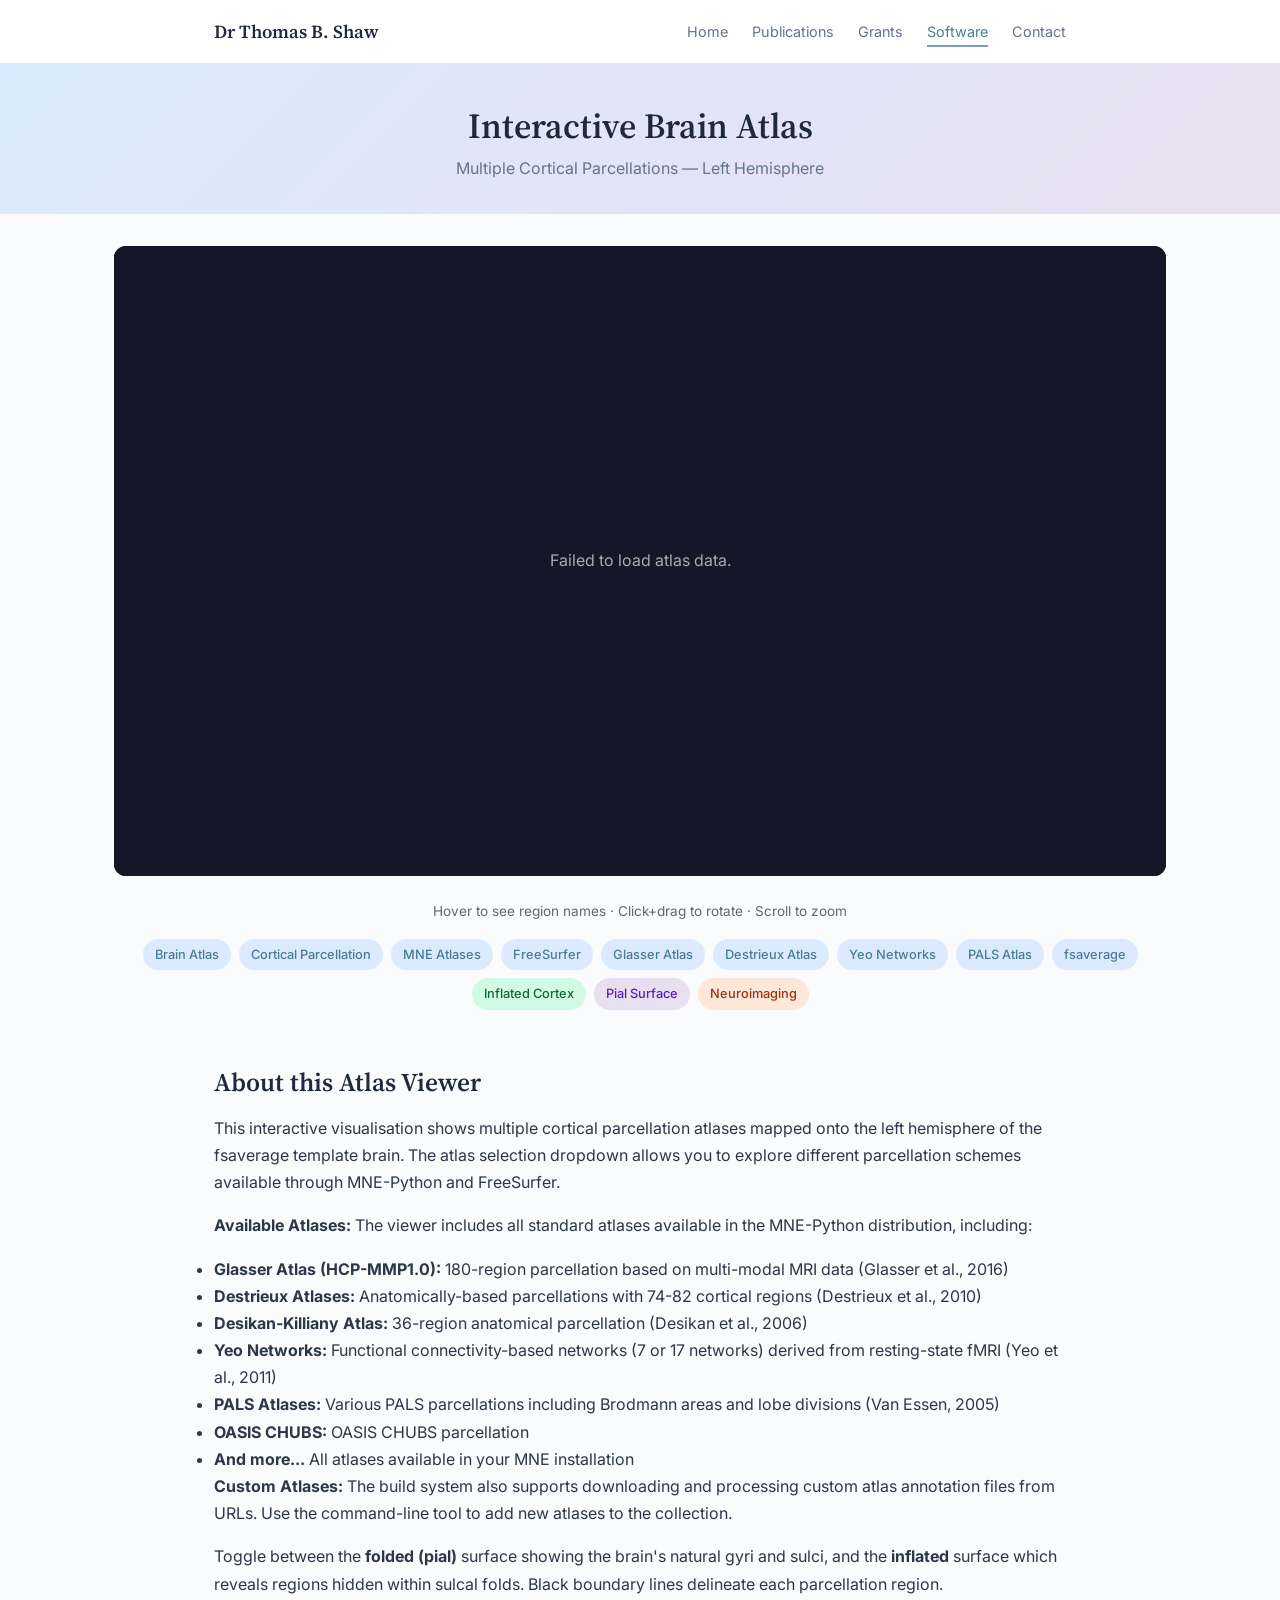
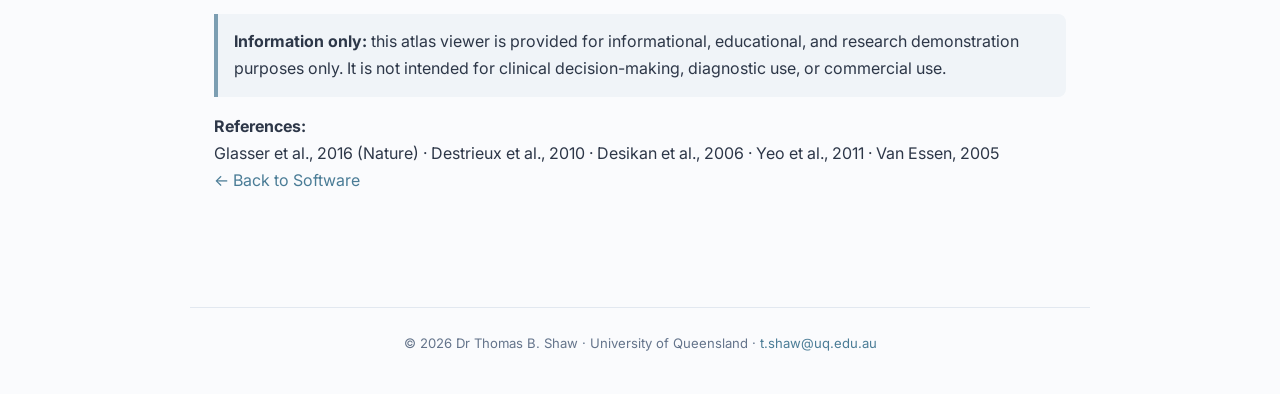
==== brain_atlas.html @ 0d7c58d6 "Add additional atlases to the interactive tool" ====
<!DOCTYPE html>
<html lang="en">
<head>
  <meta charset="UTF-8">
  <meta name="viewport" content="width=device-width, initial-scale=1.0">
  <title>Interactive Brain Atlas &mdash; Dr Thomas B. Shaw</title>
  <meta name="description" content="Interactive brain atlas viewer showing multiple cortical parcellations on fsaverage left hemisphere surfaces with folded and inflated views.">
  <meta name="keywords" content="brain atlas, cortical parcellation, Glasser atlas, HCP-MMP1.0, Destrieux atlas, Yeo networks, interactive brain atlas, fsaverage, inflated cortex, pial surface, neuroimaging, plotly brain atlas">
  <meta name="author" content="Dr Thomas B. Shaw">
  <meta name="robots" content="index, follow">
  <link rel="canonical" href="https://thomshaw92.github.io/brain_atlas.html">
  <meta property="og:type" content="website">
  <meta property="og:title" content="Interactive Brain Atlas | Dr Thomas B. Shaw">
  <meta property="og:description" content="Explore multiple cortical parcellations on fsaverage with interactive folded and inflated left-hemisphere views.">
  <meta property="og:url" content="https://thomshaw92.github.io/glasser_atlas.html">
  <meta property="og:image" content="https://thomshaw92.github.io/images/Thomas_Shaw_2025_cropped.png">
  <meta name="twitter:card" content="summary_large_image">
  <meta name="twitter:title" content="Interactive Brain Atlas | Dr Thomas B. Shaw">
  <meta name="twitter:description" content="Interactive brain atlas viewer with multiple parcellations, folded and inflated fsaverage cortical surfaces.">
  <meta name="twitter:image" content="https://thomshaw92.github.io/images/Thomas_Shaw_2025_cropped.png">
  <link rel="preconnect" href="https://fonts.googleapis.com">
  <link href="https://fonts.googleapis.com/css2?family=Inter:wght@400;500;600&family=Source+Serif+4:wght@400;600&display=swap" rel="stylesheet">
  <link rel="stylesheet" href="styles.css">
  <script src="https://cdn.plot.ly/plotly-2.35.2.min.js" charset="utf-8"></script>
  <script type="application/ld+json">
    {
      "@context": "https://schema.org",
      "@type": "WebPage",
      "name": "Interactive Brain Atlas",
      "url": "https://thomshaw92.github.io/brain_atlas.html",
      "description": "Interactive viewer of multiple cortical parcellation atlases on fsaverage left hemisphere surfaces.",
      "about": [
        "brain atlas",
        "cortical parcellation",
        "Glasser atlas",
        "Destrieux atlas",
        "Yeo networks",
        "fsaverage",
        "neuroimaging"
      ],
      "author": {
        "@type": "Person",
        "name": "Dr Thomas B. Shaw"
      }
    }
  </script>
  <style>
    .atlas-container {
      background: #161629;
      border-radius: 12px;
      overflow: hidden;
      margin: 1.5rem 0;
      position: relative;
    }
    .atlas-container .js-plotly-plot {
      border-radius: 12px;
    }
    #atlas-plot {
      width: 100%;
      height: 70vh;
      min-height: 500px;
    }
    .atlas-controls {
      position: absolute;
      top: 1rem;
      left: 1rem;
      z-index: 10;
      display: flex;
      flex-direction: column;
      gap: 0.4rem;
    }
    .atlas-view-controls {
      position: absolute;
      top: 50%;
      transform: translateY(-50%);
      right: 1rem;
      z-index: 10;
      display: flex;
      flex-direction: column;
      gap: 0.4rem;
    }
    .atlas-btn {
      background: #2a2a44;
      color: #fff;
      border: 1px solid #4a4a6a;
      padding: 0.5rem 1rem;
      border-radius: 6px;
      cursor: pointer;
      font-family: 'Inter', sans-serif;
      font-size: 0.85rem;
      transition: background 0.2s;
    }
    .atlas-btn:hover { background: #3a3a5a; }
    .atlas-btn.active { background: var(--color-accent); border-color: var(--color-accent); }
    .atlas-loading {
      position: absolute;
      inset: 0;
      display: flex;
      align-items: center;
      justify-content: center;
      background: #161629;
      color: #aaa;
      font-family: 'Inter', sans-serif;
      font-size: 1rem;
      z-index: 20;
    }
    .atlas-loading.hidden { display: none; }
    .atlas-info {
      color: var(--color-text-muted, #666);
      font-size: 0.85rem;
      text-align: center;
      margin-top: 0.5rem;
    }
    /* Override the max-width for the atlas to be wider */
    .atlas-section {
      max-width: 1100px;
      margin: 0 auto;
      padding: 0 1.5rem;
    }
  </style>
</head>
<body>

<nav>
  <div class="nav-inner">
    <a href="index.html" class="nav-name">Dr Thomas B. Shaw</a>
    <button class="nav-toggle" aria-label="Toggle menu" aria-expanded="false">
      <span></span><span></span><span></span>
    </button>
    <ul class="nav-links">
      <li><a href="index.html">Home</a></li>
      <li><a href="publications.html">Publications</a></li>
      <li><a href="grants.html">Grants</a></li>
      <li><a href="software.html" class="active">Software</a></li>
      <li><a href="contact.html">Contact</a></li>
    </ul>
  </div>
</nav>

<div class="page-header">
  <h1>Interactive Brain Atlas</h1>
  <p>Multiple Cortical Parcellations &mdash; Left Hemisphere</p>
</div>

<div class="atlas-section">
  <div class="atlas-container">
    <div class="atlas-loading" id="loading">Loading atlas data&hellip;</div>
    <div class="atlas-controls" id="atlas-controls" style="display:none;">
      <select class="atlas-btn" id="atlas-select" onchange="changeAtlas(this.value)">
        <option value="glasser">Glasser Atlas (HCP-MMP1.0)</option>
        <option value="destrieux">Destrieux Atlas</option>
        <option value="yeo7">Yeo 7 Networks</option>
        <option value="yeo17">Yeo 17 Networks</option>
      </select>
    </div>
    <div class="atlas-view-controls" id="view-controls" style="display:none;">
      <button class="atlas-btn active" id="btn-pial" onclick="showPial()">Folded (Pial)</button>
      <button class="atlas-btn" id="btn-infl" onclick="showInflated()">Inflated</button>
    </div>
    <div id="atlas-plot"></div>
  </div>
  <p class="atlas-info">Hover to see region names &middot; Click+drag to rotate &middot; Scroll to zoom</p>
  <div class="tags" aria-label="Atlas keywords" style="justify-content: center; margin-top: 1rem;">
    <span class="tag">Brain Atlas</span>
    <span class="tag">Cortical Parcellation</span>
    <span class="tag">MNE Atlases</span>
    <span class="tag">FreeSurfer</span>
    <span class="tag">Glasser Atlas</span>
    <span class="tag">Destrieux Atlas</span>
    <span class="tag">Yeo Networks</span>
    <span class="tag">PALS Atlas</span>
    <span class="tag">fsaverage</span>
    <span class="tag green">Inflated Cortex</span>
    <span class="tag lavender">Pial Surface</span>
    <span class="tag peach">Neuroimaging</span>
  </div>
</div>

<main>
  <section>
    <h2>About this Atlas Viewer</h2>
    <p>
      This interactive visualisation shows multiple cortical parcellation atlases
      mapped onto the left hemisphere of the fsaverage template brain. The atlas
      selection dropdown allows you to explore different parcellation schemes
      available through MNE-Python and FreeSurfer.
    </p>
    <p>
      <strong>Available Atlases:</strong> The viewer includes all standard atlases
      available in the MNE-Python distribution, including:
    </p>
    <ul>
      <li><strong>Glasser Atlas (HCP-MMP1.0):</strong> 180-region parcellation based on multi-modal MRI data (Glasser et al., 2016)</li>
      <li><strong>Destrieux Atlases:</strong> Anatomically-based parcellations with 74-82 cortical regions (Destrieux et al., 2010)</li>
      <li><strong>Desikan-Killiany Atlas:</strong> 36-region anatomical parcellation (Desikan et al., 2006)</li>
      <li><strong>Yeo Networks:</strong> Functional connectivity-based networks (7 or 17 networks) derived from resting-state fMRI (Yeo et al., 2011)</li>
      <li><strong>PALS Atlases:</strong> Various PALS parcellations including Brodmann areas and lobe divisions (Van Essen, 2005)</li>
      <li><strong>OASIS CHUBS:</strong> OASIS CHUBS parcellation</li>
      <li><strong>And more...</strong> All atlases available in your MNE installation</li>
    </ul>
    <p>
      <strong>Custom Atlases:</strong> The build system also supports downloading and
      processing custom atlas annotation files from URLs. Use the command-line
      tool to add new atlases to the collection.
    </p>
    <p>
      Toggle between the <strong>folded (pial)</strong> surface showing the brain's
      natural gyri and sulci, and the <strong>inflated</strong> surface which reveals
      regions hidden within sulcal folds. Black boundary lines delineate each
      parcellation region.
    </p>
    <p style="background: var(--color-bg-alt); border-left: 4px solid var(--color-accent); padding: 0.9rem 1rem; border-radius: 0 8px 8px 0;">
      <strong>Information only:</strong> this atlas viewer is provided for
      informational, educational, and research demonstration purposes only. It
      is not intended for clinical decision-making, diagnostic use, or
      commercial use.
    </p>
    <p style="margin-top: 0.75rem;">
      <strong>References:</strong><br>
      Glasser et al., 2016 (Nature) &middot;
      Destrieux et al., 2010 &middot;
      Desikan et al., 2006 &middot;
      Yeo et al., 2011 &middot;
      Van Essen, 2005<br>
      <a href="software.html">&larr; Back to Software</a>
    </p>
  </section>
</main>

<footer>
  <p>&copy; 2026 Dr Thomas B. Shaw &middot; University of Queensland &middot;
    <a href="mailto:t.shaw@uq.edu.au">t.shaw@uq.edu.au</a>
  </p>
</footer>

<script>
let atlasData = null;
let atlasRegistry = {};
let currentAtlas = 'HCPMMP1';  // Default to Glasser
let currentView = 'pial';

function loadAtlasRegistry() {
  return fetch('atlas_registry.json')
    .then(r => r.json())
    .then(registry => {
      atlasRegistry = registry;
      return registry;
    });
}

function populateAtlasDropdown() {
  const select = document.getElementById('atlas-select');
  select.innerHTML = '';
  
  // Sort atlases by name for better UX
  const sortedKeys = Object.keys(atlasRegistry).sort((a, b) => 
    atlasRegistry[a].name.localeCompare(atlasRegistry[b].name)
  );
  
  sortedKeys.forEach(key => {
    const option = document.createElement('option');
    option.value = key;
    option.textContent = atlasRegistry[key].name;
    if (key === currentAtlas) {
      option.selected = true;
    }
    select.appendChild(option);
  });
}

function loadAtlas(atlasKey) {
  return fetch(`atlas_data_${atlasKey}.json`)
    .then(r => r.json())
    .then(data => {
      atlasData = data;
      // Rebuild hover names from indices
      atlasData.fh = data.fni.map(i => data.fn[i]);
      return data;
    });
}

function changeAtlas(atlasKey) {
  currentAtlas = atlasKey;
  document.getElementById('loading').style.display = 'flex';
  document.getElementById('atlas-plot').style.display = 'none';
  
  loadAtlas(atlasKey).then(() => {
    buildPlot('pial');
    document.getElementById('loading').style.display = 'none';
    document.getElementById('atlas-plot').style.display = 'block';
    updateTitle();
  }).catch(err => {
    document.getElementById('loading').textContent = 'Failed to load atlas data.';
    console.error(err);
  });
}

function updateTitle() {
  const atlasInfo = atlasRegistry[currentAtlas];
  if (atlasInfo) {
    document.title = `${atlasInfo.name} - Interactive Brain Atlas — Dr Thomas B. Shaw`;
  }
}

// Initial load
loadAtlasRegistry().then(() => {
  populateAtlasDropdown();
  return loadAtlas(currentAtlas);
}).then(() => {
  buildPlot('pial');
  document.getElementById('loading').classList.add('hidden');
  document.getElementById('atlas-controls').style.display = 'flex';
  document.getElementById('view-controls').style.display = 'flex';
  updateTitle();
}).catch(err => {
  document.getElementById('loading').textContent = 'Failed to load atlas data.';
  console.error(err);
});

function buildPlot(view) {
  const d = atlasData;
  const isP = view === 'pial';
  const verts = isP ? d.pv : d.iv;
  const bnd = isP ? d.pb : d.ib;

  const mesh = {
    type: 'mesh3d',
    x: verts[0], y: verts[1], z: verts[2],
    i: d.f[0], j: d.f[1], k: d.f[2],
    intensity: d.fi,
    intensitymode: 'cell',
    colorscale: d.cs,
    showscale: false,
    text: d.fh,
    hovertemplate: '%{text}<extra></extra>',
    flatshading: false,
    lighting: {ambient: 0.8, diffuse: 0.5, specular: 0.05, roughness: 0.8, fresnel: 0},
    lightposition: {x: 0, y: -300, z: 300},
  };

  const lines = {
    type: 'scatter3d',
    mode: 'lines',
    x: bnd[0], y: bnd[1], z: bnd[2],
    line: {color: 'black', width: 3},
    hoverinfo: 'skip',
    showlegend: false,
  };

  const layout = {
    scene: {
      xaxis: {visible: false},
      yaxis: {visible: false},
      zaxis: {visible: false},
      bgcolor: '#161629',
      aspectmode: 'data',
      camera: {
        eye: {x: -1.7, y: -0.5, z: 0.3},
        up: {x: 0, y: 0, z: 1}
      }
    },
    paper_bgcolor: '#161629',
    plot_bgcolor: '#161629',
    margin: {l: 0, r: 0, t: 0, b: 0},
    font: {color: 'white'},
  };

  const config = {
    displayModeBar: true,
    modeBarButtonsToRemove: ['lasso2d', 'select2d'],
    displaylogo: false,
    scrollZoom: true,
  };

  Plotly.newPlot('atlas-plot', [mesh, lines], layout, config);
}

function showPial() {
  if (currentView === 'pial') return;
  currentView = 'pial';
  document.getElementById('btn-pial').classList.add('active');
  document.getElementById('btn-infl').classList.remove('active');
  buildPlot('pial');
}

function showInflated() {
  if (currentView === 'inflated') return;
  currentView = 'inflated';
  document.getElementById('btn-infl').classList.add('active');
  document.getElementById('btn-pial').classList.remove('active');
  buildPlot('inflated');
}
</script>

<script src="nav.js"></script>
</body>
</html>
---- styles.css ----
/* ========================================
   Dr Thomas Shaw - Academic Portfolio
   Clean minimal design with pastel palette
   ======================================== */

/* --- CSS Variables / Design Tokens --- */
:root {
  --color-bg: #fafbfd;
  --color-bg-alt: #f0f4f8;
  --color-bg-card: #ffffff;
  --color-text: #2d3748;
  --color-text-light: #64748b;
  --color-text-heading: #1e293b;
  --color-accent: #7c9eb2;
  --color-accent-light: #b8d4e3;
  --color-accent-dark: #4a7c96;
  --color-pastel-blue: #dbeafe;
  --color-pastel-green: #d1fae5;
  --color-pastel-lavender: #e8e0f0;
  --color-pastel-peach: #fde8d8;
  --color-border: #e2e8f0;
  --color-nav-bg: rgba(255, 255, 255, 0.95);
  --font-body: 'Inter', -apple-system, BlinkMacSystemFont, 'Segoe UI', sans-serif;
  --font-heading: 'Source Serif 4', 'Georgia', serif;
  --max-width: 900px;
  --nav-height: 64px;
  --radius: 8px;
  --shadow-sm: 0 1px 3px rgba(0,0,0,0.06);
  --shadow-md: 0 4px 12px rgba(0,0,0,0.08);
  --transition: 0.2s ease;
}

/* --- Reset & Base --- */
*, *::before, *::after {
  box-sizing: border-box;
  margin: 0;
  padding: 0;
}

html {
  scroll-behavior: smooth;
  scroll-padding-top: calc(var(--nav-height) + 1rem);
}

body {
  font-family: var(--font-body);
  color: var(--color-text);
  background: var(--color-bg);
  line-height: 1.7;
  font-size: 16px;
  -webkit-font-smoothing: antialiased;
}

/* --- Typography --- */
h1, h2, h3, h4 {
  font-family: var(--font-heading);
  color: var(--color-text-heading);
  line-height: 1.3;
}

h1 { font-size: 2.2rem; font-weight: 600; }
h2 { font-size: 1.6rem; font-weight: 600; margin-bottom: 1rem; }
h3 { font-size: 1.2rem; font-weight: 600; margin-bottom: 0.5rem; }

p { margin-bottom: 1rem; }

a {
  color: var(--color-accent-dark);
  text-decoration: none;
  transition: color var(--transition);
}
a:hover {
  color: var(--color-accent);
  text-decoration: underline;
}

/* --- Navigation --- */
nav {
  position: sticky;
  top: 0;
  z-index: 100;
  background: var(--color-nav-bg);
  backdrop-filter: blur(12px);
  border-bottom: 1px solid var(--color-border);
  height: var(--nav-height);
  display: flex;
  align-items: center;
}

nav .nav-inner {
  max-width: var(--max-width);
  width: 100%;
  margin: 0 auto;
  padding: 0 1.5rem;
  display: flex;
  align-items: center;
  justify-content: space-between;
}

nav .nav-name {
  font-family: var(--font-heading);
  font-size: 1.15rem;
  font-weight: 600;
  color: var(--color-text-heading);
  text-decoration: none;
}
nav .nav-name:hover { text-decoration: none; color: var(--color-accent-dark); }

nav .nav-links {
  display: flex;
  gap: 1.5rem;
  list-style: none;
  align-items: center;
}

nav .nav-links a {
  font-size: 0.9rem;
  color: var(--color-text-light);
  text-decoration: none;
  padding: 0.3rem 0;
  border-bottom: 2px solid transparent;
  transition: all var(--transition);
}
nav .nav-links a:hover,
nav .nav-links a.active {
  color: var(--color-accent-dark);
  border-bottom-color: var(--color-accent);
  text-decoration: none;
}

/* Mobile nav toggle */
.nav-toggle {
  display: none;
  background: none;
  border: none;
  cursor: pointer;
  padding: 0.5rem;
}
.nav-toggle span {
  display: block;
  width: 22px;
  height: 2px;
  background: var(--color-text);
  margin: 5px 0;
  transition: var(--transition);
}

/* --- Main Layout --- */
main {
  max-width: var(--max-width);
  margin: 0 auto;
  padding: 2.5rem 1.5rem 4rem;
}

section {
  margin-bottom: 3rem;
}

/* --- Hero / Profile Header --- */
.hero {
  display: flex;
  gap: 2.5rem;
  align-items: flex-start;
  margin-bottom: 2rem;
}

.hero-photo {
  width: 160px;
  height: 160px;
  border-radius: 50%;
  object-fit: cover;
  border: 4px solid var(--color-pastel-blue);
  flex-shrink: 0;
}

.hero-text h1 {
  margin-bottom: 0.3rem;
}

.hero-text .subtitle {
  color: var(--color-text-light);
  font-size: 1.05rem;
  margin-bottom: 0.8rem;
  line-height: 1.5;
}

.hero-text .affiliations {
  font-size: 0.9rem;
  color: var(--color-text-light);
  line-height: 1.6;
}

/* --- Tag / Pill Badges --- */
.tags {
  display: flex;
  flex-wrap: wrap;
  gap: 0.5rem;
  margin: 1rem 0;
}

.tag {
  display: inline-block;
  padding: 0.3rem 0.75rem;
  border-radius: 20px;
  font-size: 0.8rem;
  font-weight: 500;
  background: var(--color-pastel-blue);
  color: var(--color-accent-dark);
}
.tag.green { background: var(--color-pastel-green); color: #166534; }
.tag.lavender { background: var(--color-pastel-lavender); color: #5b21b6; }
.tag.peach { background: var(--color-pastel-peach); color: #9a3412; }

/* --- Cards --- */
.card {
  background: var(--color-bg-card);
  border: 1px solid var(--color-border);
  border-radius: var(--radius);
  padding: 1.25rem 1.5rem;
  margin-bottom: 1rem;
  box-shadow: var(--shadow-sm);
  transition: box-shadow var(--transition);
}
.card:hover {
  box-shadow: var(--shadow-md);
}

.card h3 {
  margin-bottom: 0.3rem;
}

.card .meta {
  font-size: 0.85rem;
  color: var(--color-text-light);
  margin-bottom: 0.5rem;
}

.card .description {
  font-size: 0.95rem;
}

/* --- Publication List --- */
.pub-year {
  font-family: var(--font-heading);
  font-size: 1.3rem;
  color: var(--color-accent-dark);
  margin-top: 2rem;
  margin-bottom: 0.75rem;
  padding-bottom: 0.3rem;
  border-bottom: 2px solid var(--color-pastel-blue);
}

.pub-item {
  padding: 0.8rem 0;
  border-bottom: 1px solid var(--color-border);
  font-size: 0.95rem;
  line-height: 1.6;
}
.pub-item:last-child {
  border-bottom: none;
}

.pub-item .pub-title {
  font-weight: 600;
  color: var(--color-text-heading);
}

.pub-item .pub-authors {
  color: var(--color-text-light);
  font-size: 0.88rem;
}

.pub-item .pub-journal {
  font-style: italic;
  color: var(--color-text);
}

.pub-item .pub-links a {
  font-size: 0.82rem;
  margin-right: 0.75rem;
  padding: 0.15rem 0.5rem;
  border-radius: 4px;
  background: var(--color-bg-alt);
}

/* --- Grants Table --- */
.grant-item {
  display: grid;
  grid-template-columns: 100px 1fr auto;
  gap: 1rem;
  padding: 1rem 1.25rem;
  border-left: 3px solid var(--color-pastel-blue);
  background: var(--color-bg-card);
  border-radius: 0 var(--radius) var(--radius) 0;
  margin-bottom: 0.75rem;
  box-shadow: var(--shadow-sm);
  align-items: start;
}

.grant-item .grant-years {
  font-size: 0.85rem;
  color: var(--color-accent-dark);
  font-weight: 600;
}

.grant-item .grant-details h3 {
  font-size: 1rem;
  margin-bottom: 0.2rem;
}

.grant-item .grant-details .grant-funder {
  font-size: 0.85rem;
  color: var(--color-text-light);
}

.grant-item .grant-details .grant-role {
  font-size: 0.82rem;
  margin-top: 0.25rem;
}

.grant-item .grant-amount {
  font-weight: 600;
  color: var(--color-accent-dark);
  font-size: 0.95rem;
  white-space: nowrap;
}

/* --- Stats Row --- */
.stats {
  display: grid;
  grid-template-columns: repeat(auto-fit, minmax(150px, 1fr));
  gap: 1rem;
  margin: 1.5rem 0;
}

.stat {
  text-align: center;
  padding: 1.25rem 1rem;
  background: var(--color-bg-card);
  border-radius: var(--radius);
  border: 1px solid var(--color-border);
}

.stat .stat-number {
  font-size: 1.8rem;
  font-weight: 700;
  color: var(--color-accent-dark);
  font-family: var(--font-heading);
}

.stat .stat-label {
  font-size: 0.82rem;
  color: var(--color-text-light);
  margin-top: 0.2rem;
}

/* --- Team Grid --- */
.team-grid {
  display: grid;
  grid-template-columns: repeat(auto-fill, minmax(280px, 1fr));
  gap: 1rem;
}

.team-member {
  padding: 1.25rem;
}

.team-member .member-role {
  font-size: 0.82rem;
  color: var(--color-accent-dark);
  font-weight: 500;
  text-transform: uppercase;
  letter-spacing: 0.5px;
  margin-bottom: 0.25rem;
}

/* --- Software Cards --- */
.software-card {
  display: flex;
  gap: 1.25rem;
  padding: 1.5rem;
  align-items: flex-start;
}

.software-icon {
  width: 48px;
  height: 48px;
  background: var(--color-pastel-blue);
  border-radius: var(--radius);
  display: flex;
  align-items: center;
  justify-content: center;
  flex-shrink: 0;
  font-size: 1.4rem;
}

/* --- Contact --- */
.contact-links {
  display: grid;
  grid-template-columns: repeat(auto-fit, minmax(250px, 1fr));
  gap: 1rem;
}

.contact-link {
  display: flex;
  align-items: center;
  gap: 0.75rem;
  padding: 1rem 1.25rem;
  background: var(--color-bg-card);
  border: 1px solid var(--color-border);
  border-radius: var(--radius);
  font-size: 0.95rem;
  transition: all var(--transition);
}
.contact-link:hover {
  text-decoration: none;
  box-shadow: var(--shadow-md);
  border-color: var(--color-accent-light);
}

.contact-icon {
  width: 36px;
  height: 36px;
  display: flex;
  align-items: center;
  justify-content: center;
  border-radius: 50%;
  background: var(--color-pastel-blue);
  flex-shrink: 0;
  font-size: 1rem;
}

/* --- Footer --- */
footer {
  max-width: var(--max-width);
  margin: 0 auto;
  padding: 1.5rem;
  text-align: center;
  font-size: 0.82rem;
  color: var(--color-text-light);
  border-top: 1px solid var(--color-border);
}

/* --- Page Header Banner --- */
.page-header {
  background: linear-gradient(135deg, var(--color-pastel-blue) 0%, var(--color-pastel-lavender) 100%);
  padding: 2.5rem 1.5rem 2rem;
  margin-bottom: 2rem;
  text-align: center;
}
.page-header h1 {
  margin-bottom: 0.3rem;
}
.page-header p {
  color: var(--color-text-light);
  font-size: 1rem;
  max-width: 600px;
  margin: 0 auto;
}

/* --- Responsive --- */
@media (max-width: 768px) {
  .hero {
    flex-direction: column;
    align-items: center;
    text-align: center;
  }
  .hero-photo {
    width: 130px;
    height: 130px;
  }
  .nav-links {
    display: none;
    position: absolute;
    top: var(--nav-height);
    left: 0;
    right: 0;
    background: var(--color-nav-bg);
    flex-direction: column;
    padding: 1rem 1.5rem;
    border-bottom: 1px solid var(--color-border);
    gap: 0.5rem;
  }
  .nav-links.open {
    display: flex;
  }
  .nav-toggle {
    display: block;
  }
  .grant-item {
    grid-template-columns: 1fr;
    gap: 0.5rem;
  }
  .grant-item .grant-amount {
    font-size: 0.9rem;
  }
  h1 { font-size: 1.7rem; }
  h2 { font-size: 1.3rem; }
}

@media (max-width: 480px) {
  main { padding: 1.5rem 1rem 3rem; }
  .stats { grid-template-columns: repeat(2, 1fr); }
}
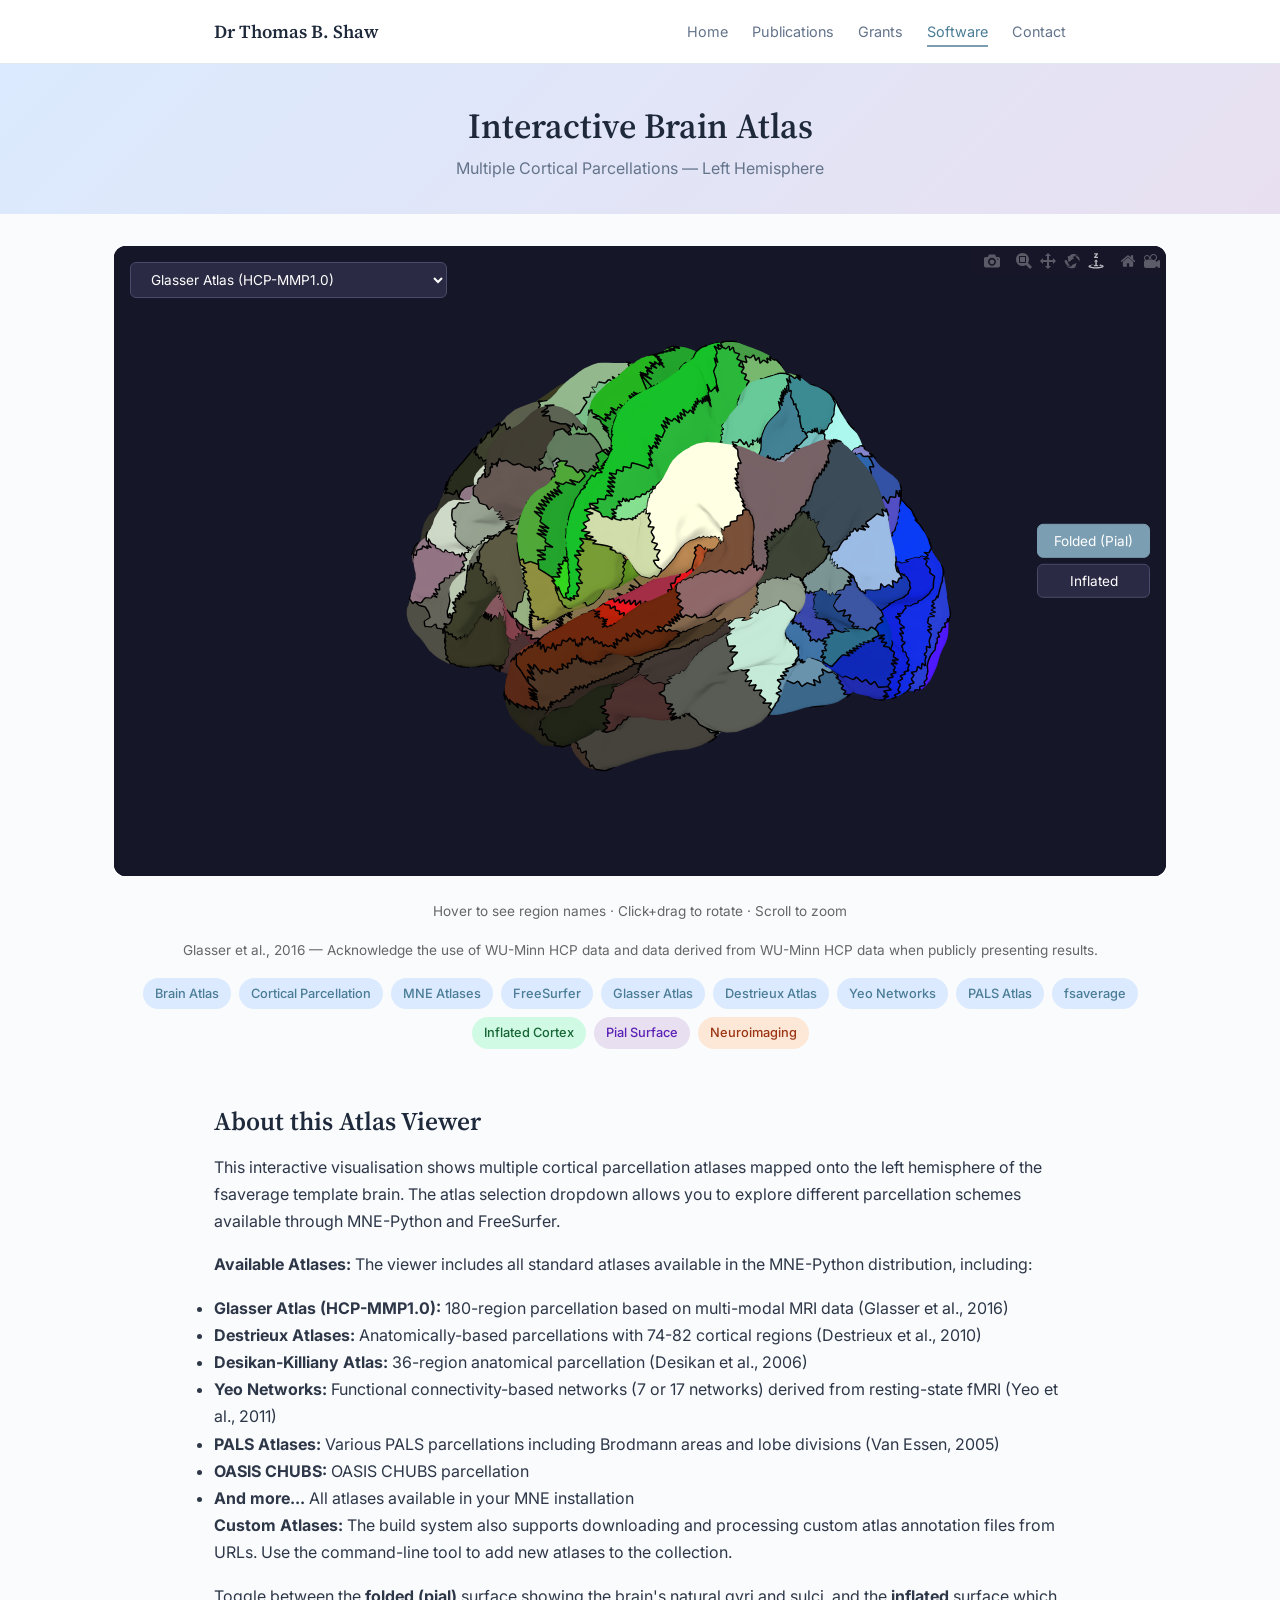
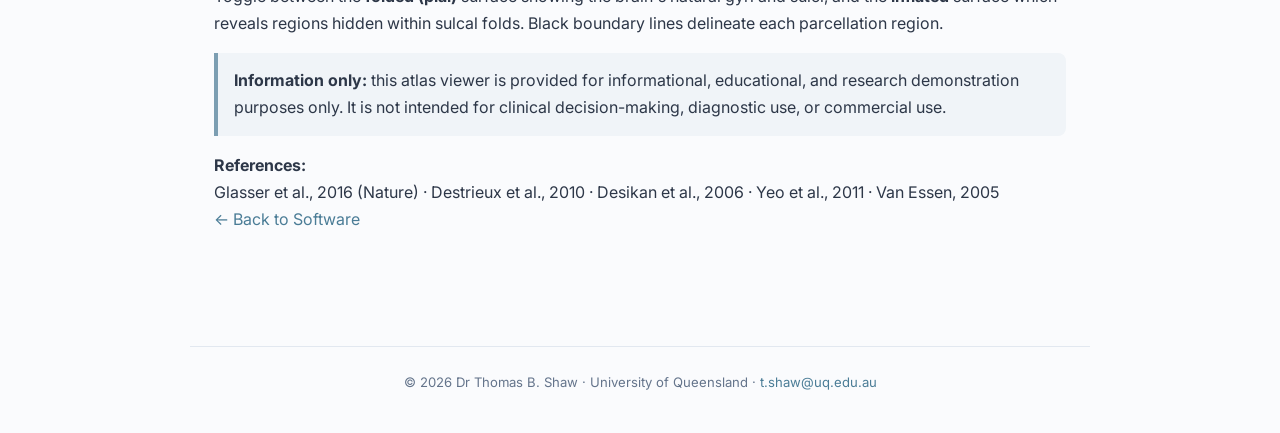
==== commit b1427a2a: "Make atlas viewer store less data and be more flexible" ====
--- a/brain_atlas.html
+++ b/brain_atlas.html
@@ -147,10 +147,7 @@
     <div class="atlas-loading" id="loading">Loading atlas data&hellip;</div>
     <div class="atlas-controls" id="atlas-controls" style="display:none;">
       <select class="atlas-btn" id="atlas-select" onchange="changeAtlas(this.value)">
-        <option value="glasser">Glasser Atlas (HCP-MMP1.0)</option>
-        <option value="destrieux">Destrieux Atlas</option>
-        <option value="yeo7">Yeo 7 Networks</option>
-        <option value="yeo17">Yeo 17 Networks</option>
+        <!-- options populated at runtime from atlas_registry.json -->
       </select>
     </div>
     <div class="atlas-view-controls" id="view-controls" style="display:none;">
@@ -160,6 +157,7 @@
     <div id="atlas-plot"></div>
   </div>
   <p class="atlas-info">Hover to see region names &middot; Click+drag to rotate &middot; Scroll to zoom</p>
+  <p class="atlas-info" id="atlas-citation-info"></p>
   <div class="tags" aria-label="Atlas keywords" style="justify-content: center; margin-top: 1rem;">
     <span class="tag">Brain Atlas</span>
     <span class="tag">Cortical Parcellation</span>
@@ -234,34 +232,39 @@
 </footer>
 
 <script>
+const ATLAS_DATA_BASE = './scripts/atlas_viewer/atlas_data';
+
 let atlasData = null;
-let atlasRegistry = {};
-let currentAtlas = 'HCPMMP1';  // Default to Glasser
+let atlasRegistry = [];
+let currentAtlas = 'HCPMMP1';
 let currentView = 'pial';
 
 function loadAtlasRegistry() {
-  return fetch('atlas_registry.json')
+  return fetch(`${ATLAS_DATA_BASE}/atlas_registry.json`)
     .then(r => r.json())
     .then(registry => {
-      atlasRegistry = registry;
-      return registry;
+      // Only offer atlases that have actually been built, so the
+      // dropdown never points at a missing file.
+      atlasRegistry = (registry.atlases || []).filter(a => a.available);
+      return atlasRegistry;
     });
+}
+
+function findAtlasEntry(key) {
+  return atlasRegistry.find(a => a.key === key);
 }
 
 function populateAtlasDropdown() {
   const select = document.getElementById('atlas-select');
   select.innerHTML = '';
-  
-  // Sort atlases by name for better UX
-  const sortedKeys = Object.keys(atlasRegistry).sort((a, b) => 
-    atlasRegistry[a].name.localeCompare(atlasRegistry[b].name)
-  );
-  
-  sortedKeys.forEach(key => {
+
+  const sorted = [...atlasRegistry].sort((a, b) => a.name.localeCompare(b.name));
+
+  sorted.forEach(entry => {
     const option = document.createElement('option');
-    option.value = key;
-    option.textContent = atlasRegistry[key].name;
-    if (key === currentAtlas) {
+    option.value = entry.key;
+    option.textContent = entry.name;
+    if (entry.key === currentAtlas) {
       option.selected = true;
     }
     select.appendChild(option);
@@ -269,7 +272,11 @@
 }
 
 function loadAtlas(atlasKey) {
-  return fetch(`atlas_data_${atlasKey}.json`)
+  const entry = findAtlasEntry(atlasKey);
+  if (!entry) {
+    return Promise.reject(new Error(`Atlas '${atlasKey}' not found in registry`));
+  }
+  return fetch(`${ATLAS_DATA_BASE}/${entry.data_file}`)
     .then(r => r.json())
     .then(data => {
       atlasData = data;
@@ -283,12 +290,13 @@
   currentAtlas = atlasKey;
   document.getElementById('loading').style.display = 'flex';
   document.getElementById('atlas-plot').style.display = 'none';
-  
+
   loadAtlas(atlasKey).then(() => {
     buildPlot('pial');
     document.getElementById('loading').style.display = 'none';
     document.getElementById('atlas-plot').style.display = 'block';
     updateTitle();
+    updateAtlasInfo();
   }).catch(err => {
     document.getElementById('loading').textContent = 'Failed to load atlas data.';
     console.error(err);
@@ -296,14 +304,24 @@
 }
 
 function updateTitle() {
-  const atlasInfo = atlasRegistry[currentAtlas];
-  if (atlasInfo) {
-    document.title = `${atlasInfo.name} - Interactive Brain Atlas — Dr Thomas B. Shaw`;
+  const entry = findAtlasEntry(currentAtlas);
+  if (entry) {
+    document.title = `${entry.name} - Interactive Brain Atlas — Dr Thomas B. Shaw`;
   }
+}
+
+function updateAtlasInfo() {
+  const entry = findAtlasEntry(currentAtlas);
+  const infoEl = document.getElementById('atlas-citation-info');
+  if (!entry || !infoEl) return;
+  infoEl.textContent = [entry.citation, entry.license_note].filter(Boolean).join(' — ');
 }
 
 // Initial load
 loadAtlasRegistry().then(() => {
+  if (!findAtlasEntry(currentAtlas) && atlasRegistry.length > 0) {
+    currentAtlas = atlasRegistry[0].key;
+  }
   populateAtlasDropdown();
   return loadAtlas(currentAtlas);
 }).then(() => {
@@ -312,6 +330,7 @@
   document.getElementById('atlas-controls').style.display = 'flex';
   document.getElementById('view-controls').style.display = 'flex';
   updateTitle();
+  updateAtlasInfo();
 }).catch(err => {
   document.getElementById('loading').textContent = 'Failed to load atlas data.';
   console.error(err);
@@ -394,4 +413,4 @@
 
 <script src="nav.js"></script>
 </body>
-</html>
+</html>
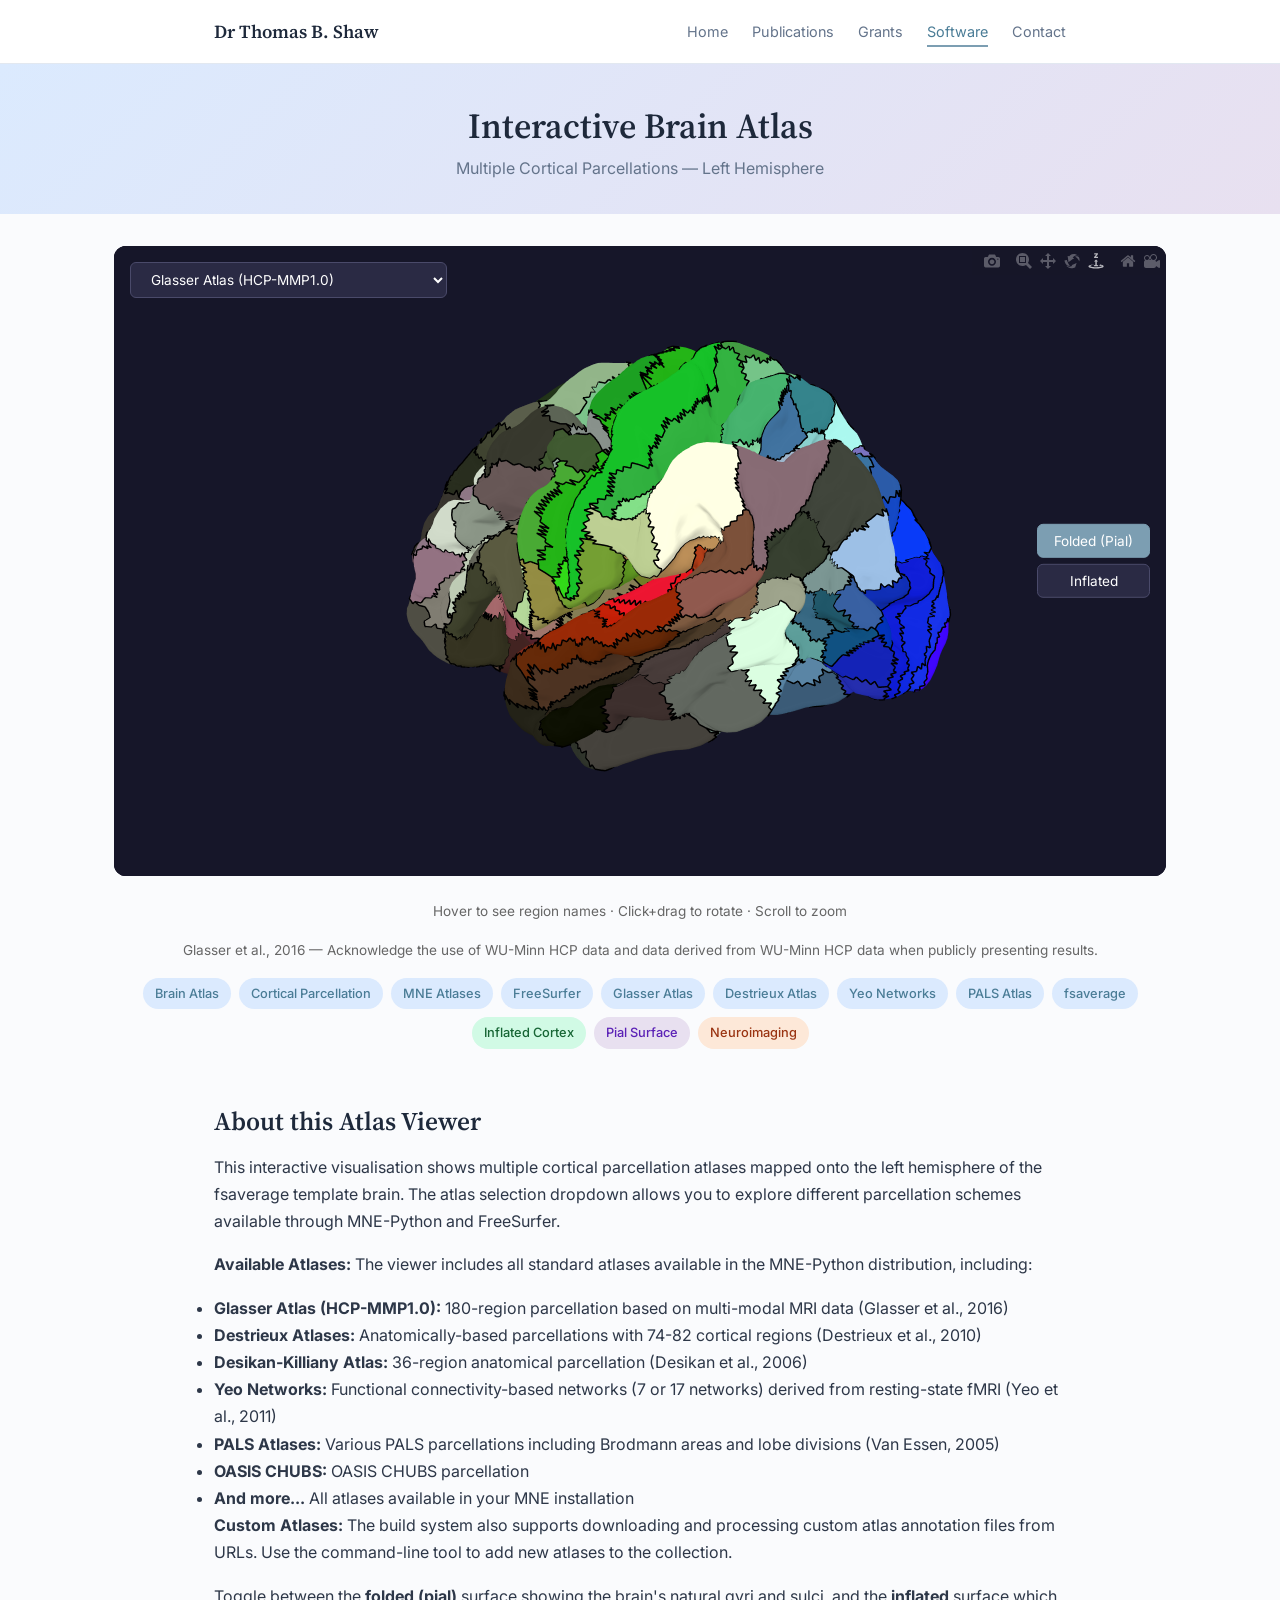
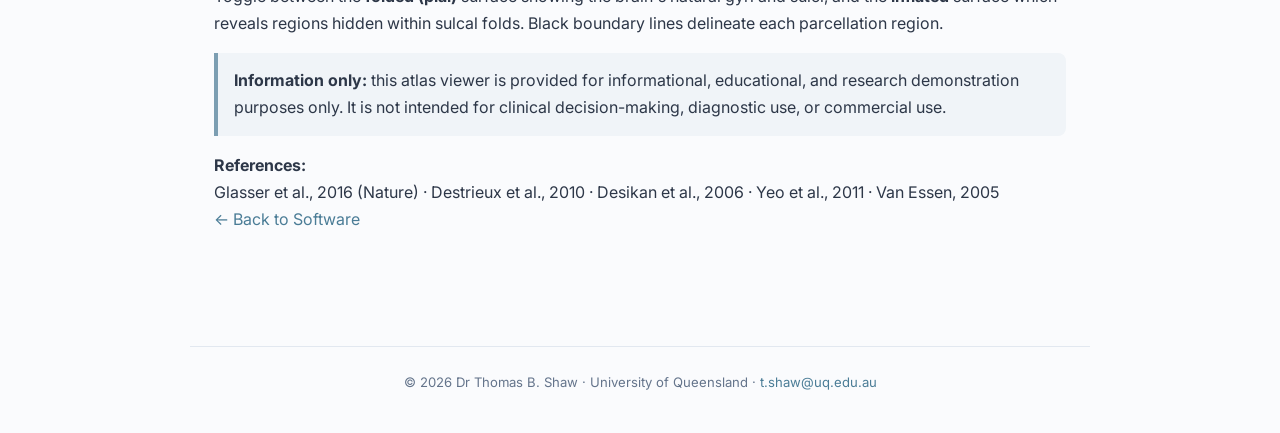
==== commit 0d64418c: "Improve atlas building code" ====
--- a/brain_atlas.html
+++ b/brain_atlas.html
@@ -346,10 +346,7 @@
     type: 'mesh3d',
     x: verts[0], y: verts[1], z: verts[2],
     i: d.f[0], j: d.f[1], k: d.f[2],
-    intensity: d.fi,
-    intensitymode: 'cell',
-    colorscale: d.cs,
-    showscale: false,
+    facecolor: d.fc,
     text: d.fh,
     hovertemplate: '%{text}<extra></extra>',
     flatshading: false,
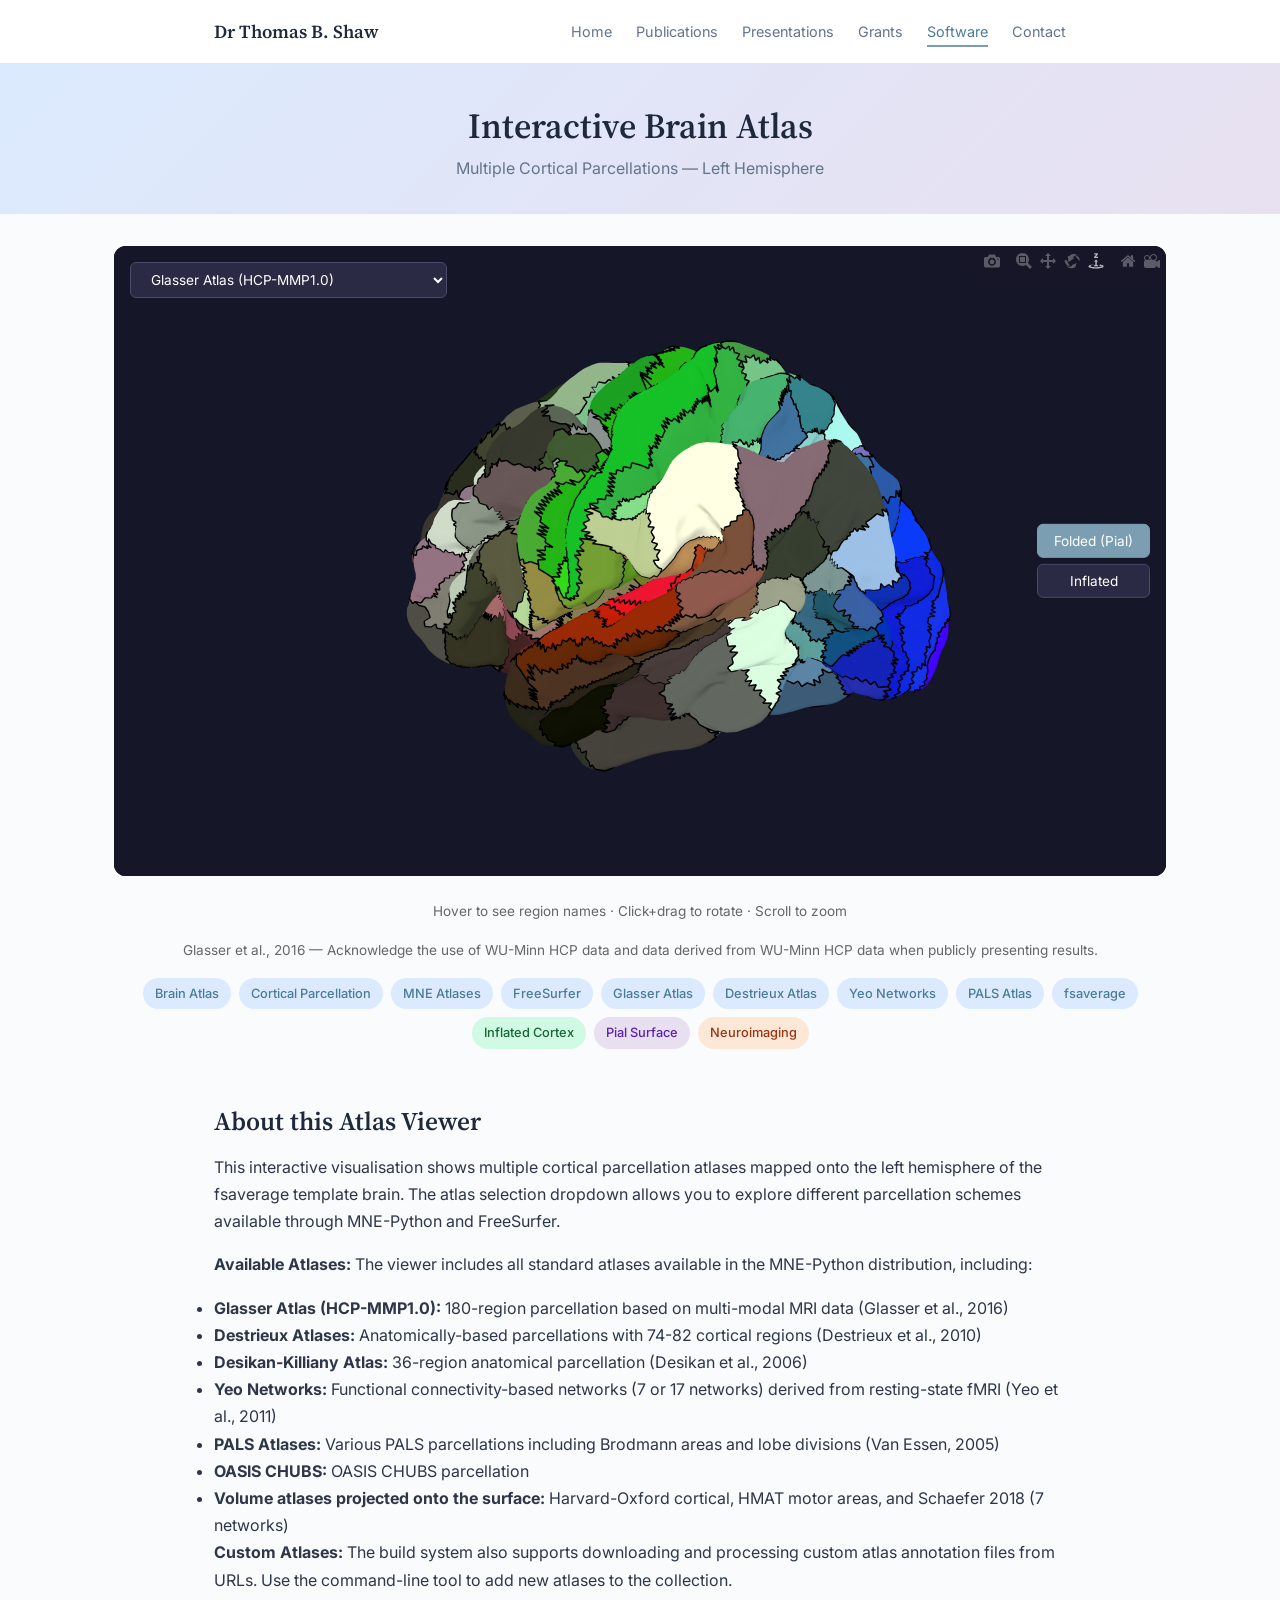
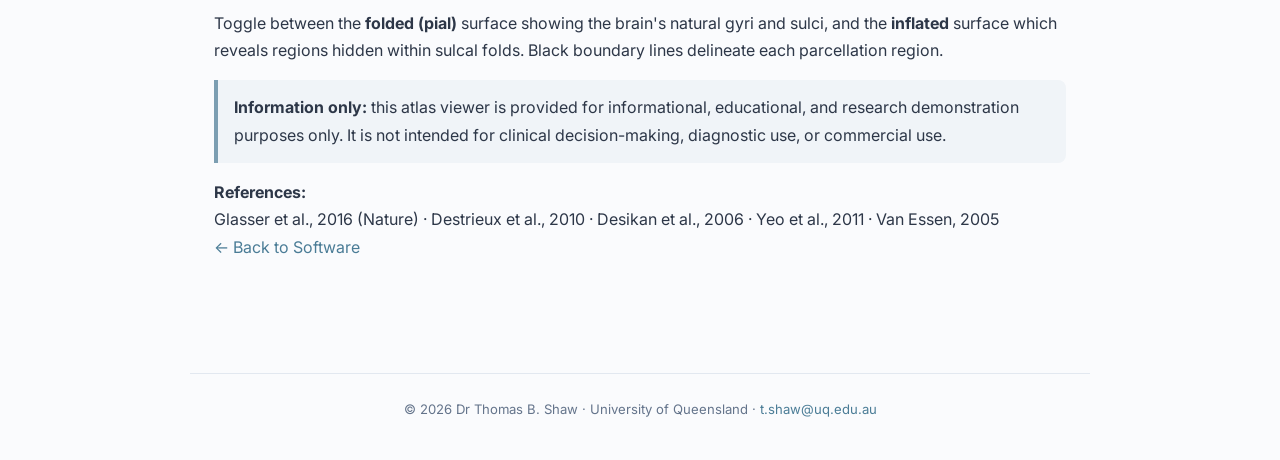
==== commit cfa39289: "Fix atlas viewer and update software links" ====
--- a/brain_atlas.html
+++ b/brain_atlas.html
@@ -12,7 +12,7 @@
   <meta property="og:type" content="website">
   <meta property="og:title" content="Interactive Brain Atlas | Dr Thomas B. Shaw">
   <meta property="og:description" content="Explore multiple cortical parcellations on fsaverage with interactive folded and inflated left-hemisphere views.">
-  <meta property="og:url" content="https://thomshaw92.github.io/glasser_atlas.html">
+  <meta property="og:url" content="https://thomshaw92.github.io/brain_atlas.html">
   <meta property="og:image" content="https://thomshaw92.github.io/images/Thomas_Shaw_2025_cropped.png">
   <meta name="twitter:card" content="summary_large_image">
   <meta name="twitter:title" content="Interactive Brain Atlas | Dr Thomas B. Shaw">
@@ -130,6 +130,7 @@
     <ul class="nav-links">
       <li><a href="index.html">Home</a></li>
       <li><a href="publications.html">Publications</a></li>
+      <li><a href="presentations.html">Presentations</a></li>
       <li><a href="grants.html">Grants</a></li>
       <li><a href="software.html" class="active">Software</a></li>
       <li><a href="contact.html">Contact</a></li>
@@ -194,7 +195,7 @@
       <li><strong>Yeo Networks:</strong> Functional connectivity-based networks (7 or 17 networks) derived from resting-state fMRI (Yeo et al., 2011)</li>
       <li><strong>PALS Atlases:</strong> Various PALS parcellations including Brodmann areas and lobe divisions (Van Essen, 2005)</li>
       <li><strong>OASIS CHUBS:</strong> OASIS CHUBS parcellation</li>
-      <li><strong>And more...</strong> All atlases available in your MNE installation</li>
+      <li><strong>Volume atlases projected onto the surface:</strong> Harvard-Oxford cortical, HMAT motor areas, and Schaefer 2018 (7 networks)</li>
     </ul>
     <p>
       <strong>Custom Atlases:</strong> The build system also supports downloading and
@@ -279,20 +280,28 @@
   return fetch(`${ATLAS_DATA_BASE}/${entry.data_file}`)
     .then(r => r.json())
     .then(data => {
+      // A newer selection started while this one downloaded; drop this one.
+      if (atlasKey !== currentAtlas) return false;
+      // Unlabelled faces (medial wall, background, unknown) are grey, not a
+      // region colour, so mostly-unlabelled atlases do not look broken.
+      const unlabelled = (n) => /^(|unknown|\?\?\?|background|medial[ ._]?wall)$/i.test(n || '');
+      data.fc = data.fc.map((c, k) => unlabelled(data.fn[data.fni[k]]) ? 'rgb(170,170,170)' : c);
+      data.fh = data.fni.map(i => data.fn[i] || 'Unlabelled');
       atlasData = data;
-      // Rebuild hover names from indices
-      atlasData.fh = data.fni.map(i => data.fn[i]);
-      return data;
+      return true;
     });
 }
 
 function changeAtlas(atlasKey) {
   currentAtlas = atlasKey;
-  document.getElementById('loading').style.display = 'flex';
+  const loading = document.getElementById('loading');
+  loading.textContent = 'Loading atlas data…';
+  loading.style.display = 'flex';
   document.getElementById('atlas-plot').style.display = 'none';
 
-  loadAtlas(atlasKey).then(() => {
-    buildPlot('pial');
+  loadAtlas(atlasKey).then((current) => {
+    if (!current) return;
+    buildPlot(currentView);
     document.getElementById('loading').style.display = 'none';
     document.getElementById('atlas-plot').style.display = 'block';
     updateTitle();
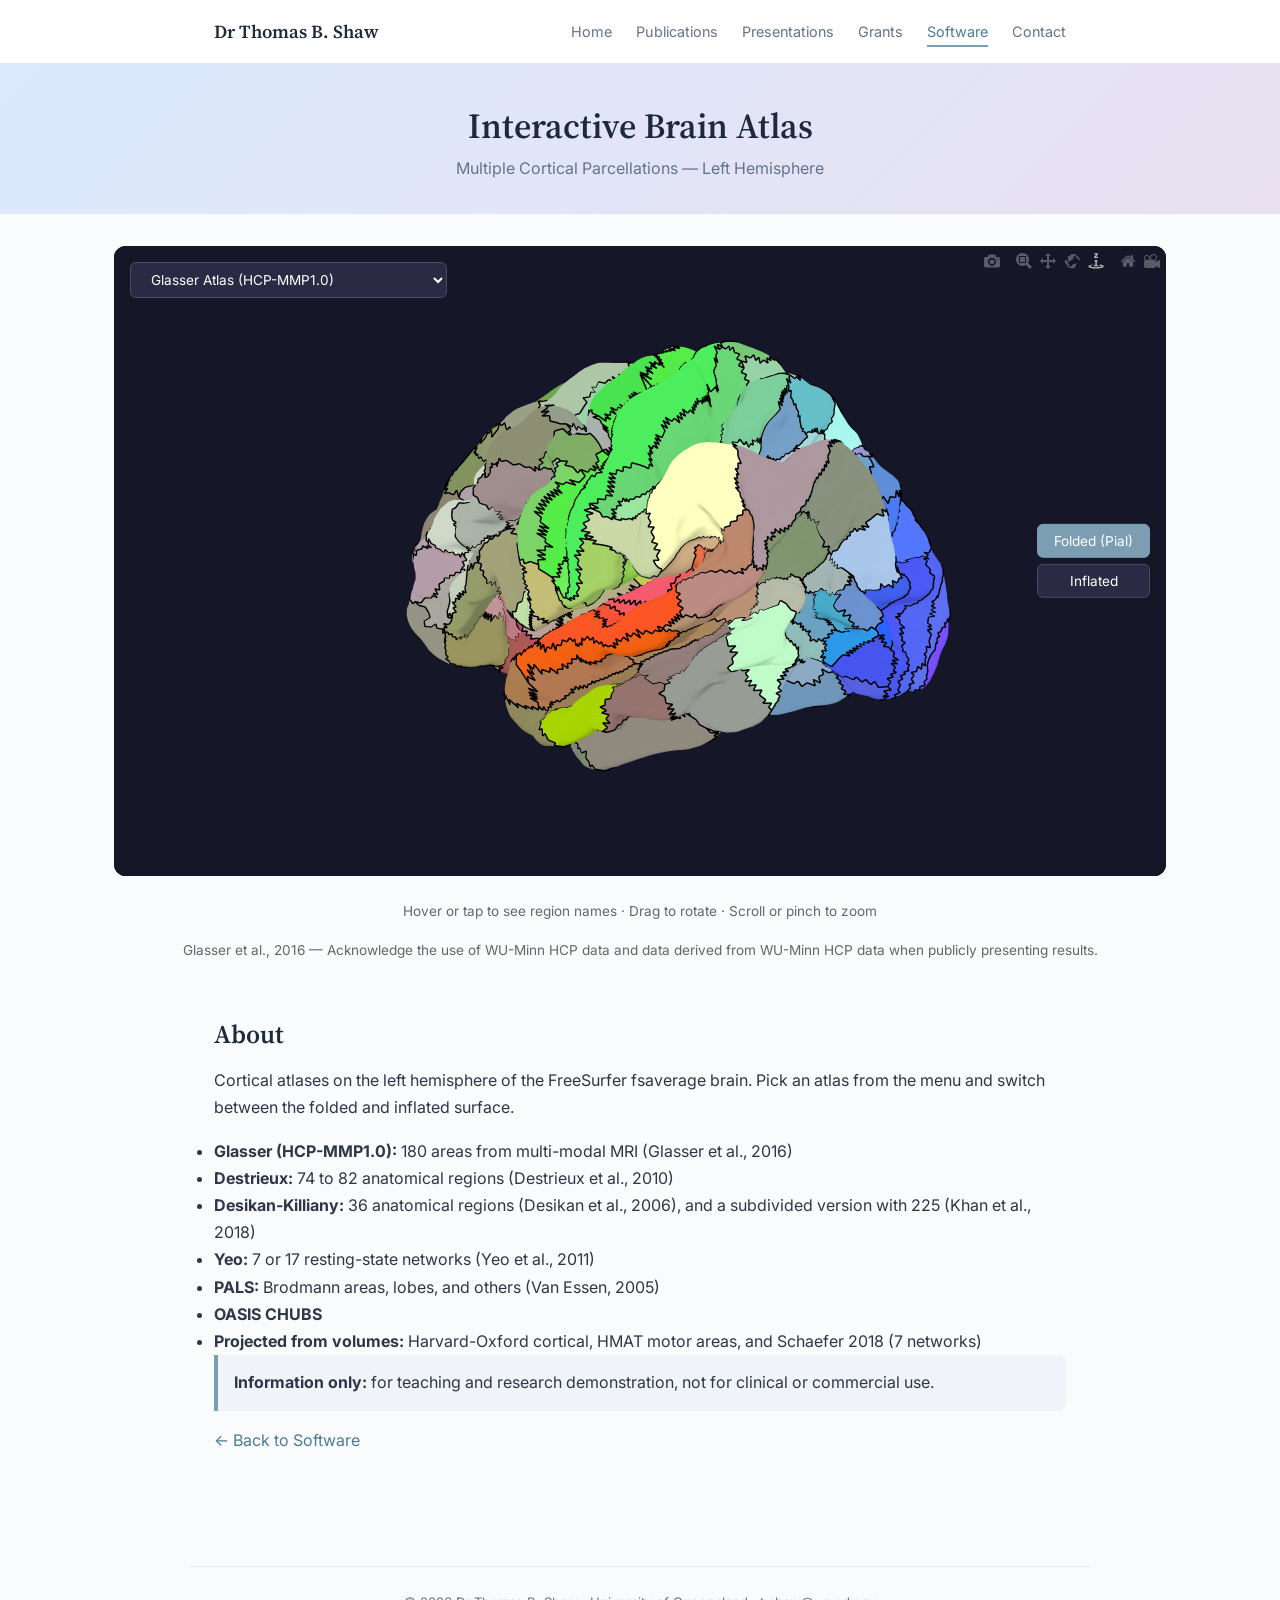
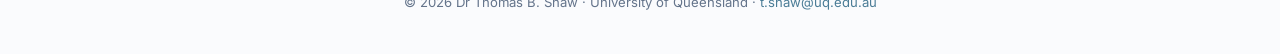
==== commit 63c78dbd: "Shorten site text, fix phone menu, brighten Glasser colours" ====
--- a/brain_atlas.html
+++ b/brain_atlas.html
@@ -117,6 +117,16 @@
       margin: 0 auto;
       padding: 0 1.5rem;
     }
+    /* Phones: dropdown below Plotly's toolbar, view buttons in a row along the bottom */
+    @media (max-width: 768px) {
+      .atlas-section { padding: 0 1rem; }
+      .atlas-controls { top: 2.75rem; right: 1rem; }
+      .atlas-view-controls {
+        top: auto; bottom: 1rem; left: 1rem; transform: none;
+        flex-direction: row;
+      }
+      .atlas-view-controls .atlas-btn { flex: 1; }
+    }
   </style>
 </head>
 <body>
@@ -157,70 +167,30 @@
     </div>
     <div id="atlas-plot"></div>
   </div>
-  <p class="atlas-info">Hover to see region names &middot; Click+drag to rotate &middot; Scroll to zoom</p>
+  <p class="atlas-info">Hover or tap to see region names &middot; Drag to rotate &middot; Scroll or pinch to zoom</p>
   <p class="atlas-info" id="atlas-citation-info"></p>
-  <div class="tags" aria-label="Atlas keywords" style="justify-content: center; margin-top: 1rem;">
-    <span class="tag">Brain Atlas</span>
-    <span class="tag">Cortical Parcellation</span>
-    <span class="tag">MNE Atlases</span>
-    <span class="tag">FreeSurfer</span>
-    <span class="tag">Glasser Atlas</span>
-    <span class="tag">Destrieux Atlas</span>
-    <span class="tag">Yeo Networks</span>
-    <span class="tag">PALS Atlas</span>
-    <span class="tag">fsaverage</span>
-    <span class="tag green">Inflated Cortex</span>
-    <span class="tag lavender">Pial Surface</span>
-    <span class="tag peach">Neuroimaging</span>
-  </div>
 </div>
 
 <main>
   <section>
-    <h2>About this Atlas Viewer</h2>
+    <h2>About</h2>
     <p>
-      This interactive visualisation shows multiple cortical parcellation atlases
-      mapped onto the left hemisphere of the fsaverage template brain. The atlas
-      selection dropdown allows you to explore different parcellation schemes
-      available through MNE-Python and FreeSurfer.
-    </p>
-    <p>
-      <strong>Available Atlases:</strong> The viewer includes all standard atlases
-      available in the MNE-Python distribution, including:
+      Cortical atlases on the left hemisphere of the FreeSurfer fsaverage brain. Pick an atlas from the
+      menu and switch between the folded and inflated surface.
     </p>
     <ul>
-      <li><strong>Glasser Atlas (HCP-MMP1.0):</strong> 180-region parcellation based on multi-modal MRI data (Glasser et al., 2016)</li>
-      <li><strong>Destrieux Atlases:</strong> Anatomically-based parcellations with 74-82 cortical regions (Destrieux et al., 2010)</li>
-      <li><strong>Desikan-Killiany Atlas:</strong> 36-region anatomical parcellation (Desikan et al., 2006)</li>
-      <li><strong>Yeo Networks:</strong> Functional connectivity-based networks (7 or 17 networks) derived from resting-state fMRI (Yeo et al., 2011)</li>
-      <li><strong>PALS Atlases:</strong> Various PALS parcellations including Brodmann areas and lobe divisions (Van Essen, 2005)</li>
-      <li><strong>OASIS CHUBS:</strong> OASIS CHUBS parcellation</li>
-      <li><strong>Volume atlases projected onto the surface:</strong> Harvard-Oxford cortical, HMAT motor areas, and Schaefer 2018 (7 networks)</li>
+      <li><strong>Glasser (HCP-MMP1.0):</strong> 180 areas from multi-modal MRI (Glasser et al., 2016)</li>
+      <li><strong>Destrieux:</strong> 74 to 82 anatomical regions (Destrieux et al., 2010)</li>
+      <li><strong>Desikan-Killiany:</strong> 36 anatomical regions (Desikan et al., 2006), and a subdivided version with 225 (Khan et al., 2018)</li>
+      <li><strong>Yeo:</strong> 7 or 17 resting-state networks (Yeo et al., 2011)</li>
+      <li><strong>PALS:</strong> Brodmann areas, lobes, and others (Van Essen, 2005)</li>
+      <li><strong>OASIS CHUBS</strong></li>
+      <li><strong>Projected from volumes:</strong> Harvard-Oxford cortical, HMAT motor areas, and Schaefer 2018 (7 networks)</li>
     </ul>
-    <p>
-      <strong>Custom Atlases:</strong> The build system also supports downloading and
-      processing custom atlas annotation files from URLs. Use the command-line
-      tool to add new atlases to the collection.
-    </p>
-    <p>
-      Toggle between the <strong>folded (pial)</strong> surface showing the brain's
-      natural gyri and sulci, and the <strong>inflated</strong> surface which reveals
-      regions hidden within sulcal folds. Black boundary lines delineate each
-      parcellation region.
-    </p>
     <p style="background: var(--color-bg-alt); border-left: 4px solid var(--color-accent); padding: 0.9rem 1rem; border-radius: 0 8px 8px 0;">
-      <strong>Information only:</strong> this atlas viewer is provided for
-      informational, educational, and research demonstration purposes only. It
-      is not intended for clinical decision-making, diagnostic use, or
-      commercial use.
+      <strong>Information only:</strong> for teaching and research demonstration, not for clinical or commercial use.
     </p>
     <p style="margin-top: 0.75rem;">
-      <strong>References:</strong><br>
-      Glasser et al., 2016 (Nature) &middot;
-      Destrieux et al., 2010 &middot;
-      Desikan et al., 2006 &middot;
-      Yeo et al., 2011 &middot;
-      Van Essen, 2005<br>
       <a href="software.html">&larr; Back to Software</a>
     </p>
   </section>
@@ -301,9 +271,10 @@
 
   loadAtlas(atlasKey).then((current) => {
     if (!current) return;
-    buildPlot(currentView);
+    // Show the plot before drawing it; a hidden div makes Plotly fall back to 700 px wide.
     document.getElementById('loading').style.display = 'none';
     document.getElementById('atlas-plot').style.display = 'block';
+    buildPlot(currentView);
     updateTitle();
     updateAtlasInfo();
   }).catch(err => {
@@ -350,6 +321,10 @@
   const isP = view === 'pial';
   const verts = isP ? d.pv : d.iv;
   const bnd = isP ? d.pb : d.ib;
+  // The 3D view fits the plot's height, so a tall narrow plot (a phone) crops
+  // the brain at the sides. Pull the camera back in proportion.
+  const el = document.getElementById('atlas-plot');
+  const zoom = el.clientWidth ? Math.max(1, 1.1 * el.clientHeight / el.clientWidth) : 1;
 
   const mesh = {
     type: 'mesh3d',
@@ -380,7 +355,7 @@
       bgcolor: '#161629',
       aspectmode: 'data',
       camera: {
-        eye: {x: -1.7, y: -0.5, z: 0.3},
+        eye: {x: -1.7 * zoom, y: -0.5 * zoom, z: 0.3 * zoom},
         up: {x: 0, y: 0, z: 1}
       }
     },
@@ -395,6 +370,7 @@
     modeBarButtonsToRemove: ['lasso2d', 'select2d'],
     displaylogo: false,
     scrollZoom: true,
+    responsive: true,
   };
 
   Plotly.newPlot('atlas-plot', [mesh, lines], layout, config);
--- a/styles.css
+++ b/styles.css
@@ -469,24 +469,40 @@
     width: 130px;
     height: 130px;
   }
-  .nav-links {
+  /* "nav .nav-links" so these beat the desktop rule above */
+  nav .nav-links {
     display: none;
     position: absolute;
     top: var(--nav-height);
     left: 0;
     right: 0;
-    background: var(--color-nav-bg);
+    background: var(--color-bg-card);
     flex-direction: column;
-    padding: 1rem 1.5rem;
+    align-items: stretch;
+    gap: 0;
+    padding: 0.25rem 1.5rem 0.75rem;
     border-bottom: 1px solid var(--color-border);
-    gap: 0.5rem;
-  }
-  .nav-links.open {
+    box-shadow: var(--shadow-md);
+  }
+  nav .nav-links.open {
     display: flex;
+  }
+  nav .nav-links a {
+    display: block;
+    padding: 0.75rem 0;
+    font-size: 1rem;
+    border-bottom: none;
+  }
+  nav .nav-links a.active {
+    font-weight: 600;
   }
   .nav-toggle {
     display: block;
   }
+  /* Hamburger becomes an X while the menu is open */
+  .nav-toggle[aria-expanded="true"] span:nth-child(1) { transform: translateY(7px) rotate(45deg); }
+  .nav-toggle[aria-expanded="true"] span:nth-child(2) { opacity: 0; }
+  .nav-toggle[aria-expanded="true"] span:nth-child(3) { transform: translateY(-7px) rotate(-45deg); }
   .grant-item {
     grid-template-columns: 1fr;
     gap: 0.5rem;
